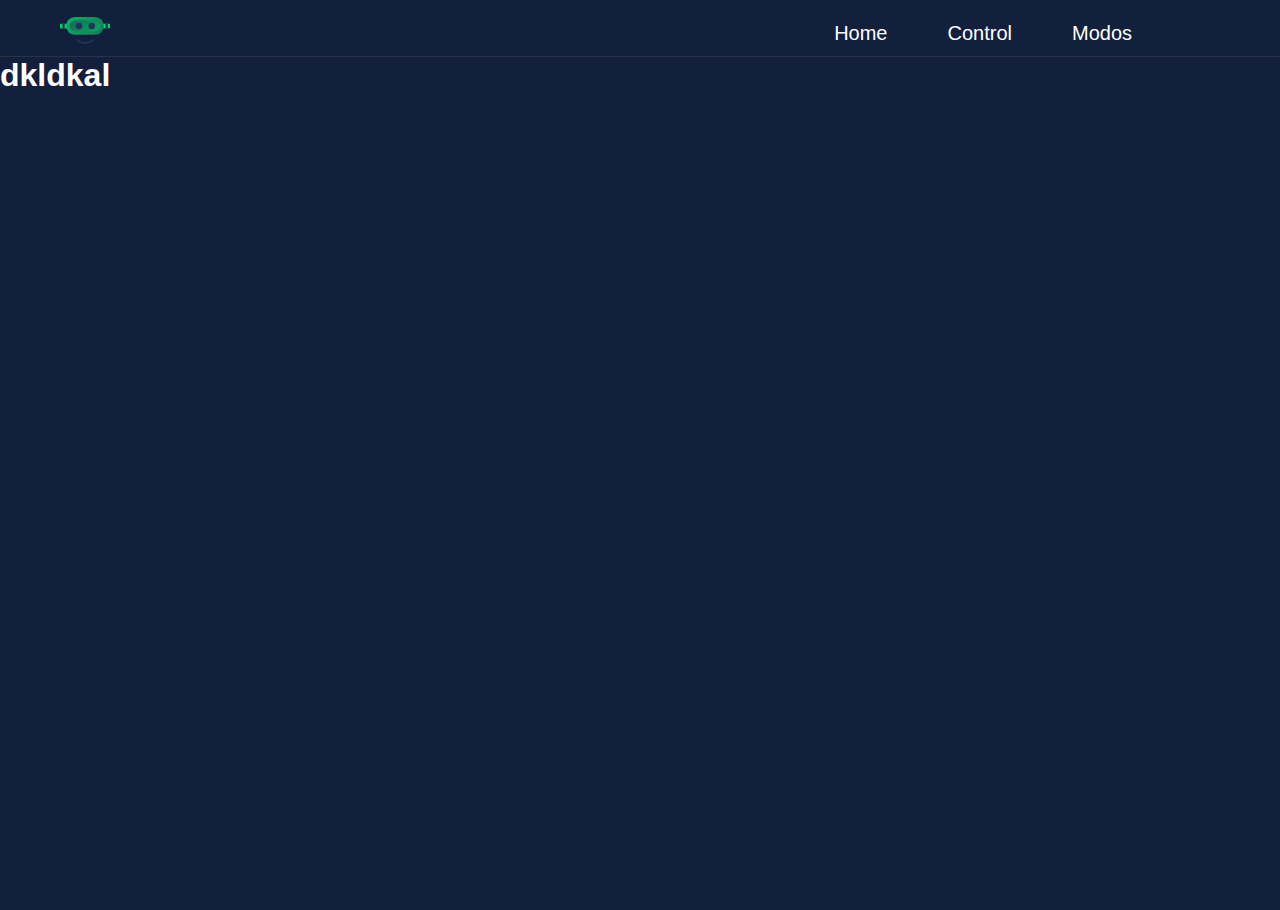
==== html/index.html @ d2cde2e9 "subiendo archivos" ====
<!DOCTYPE html>
<html lang="en">
<head>
    <meta charset="UTF-8">
    <meta http-equiv="X-UA-Compatible" content="IE=edge">
    <meta name="viewport" content="width=device-width, initial-scale=1.0">
    <title>The Room</title>
    <link rel="stylesheet" href="/styles/styles.css">
</head>
<body>
        <nav class="nav">
            <input type="checkbox" id= "nav-check" class="nav-check">
            <label for="nav-check" class="nav-toggle">
                <i class="nav-svg-menu">
                    <?xml version="1.0"?>
                    <svg xmlns="http://www.w3.org/2000/svg" xmlns:xlink="http://www.w3.org/1999/xlink" xmlns:svgjs="http://svgjs.com/svgjs" version="1.1" width="20" height="20" x="0" y="0" viewBox="0 0 464.205 464.205" style="enable-background:new 0 0 20 20" xml:space="preserve" class=""><g><g xmlns="http://www.w3.org/2000/svg"><g id="grip-solid-horizontal_1_"><path d="m435.192 406.18h-406.179c-16.024 0-29.013-12.99-29.013-29.013s12.989-29.013 29.013-29.013h406.18c16.023 0 29.013 12.99 29.013 29.013-.001 16.023-12.99 29.013-29.014 29.013z" fill="#00fffd" data-original="#000000" class=""/><path d="m435.192 261.115h-406.179c-16.024 0-29.013-12.989-29.013-29.012s12.989-29.013 29.013-29.013h406.18c16.023 0 29.013 12.989 29.013 29.013s-12.99 29.012-29.014 29.012z" fill="#00fffd" data-original="#000000" class=""/><path d="m435.192 116.051h-406.179c-16.024 0-29.013-12.989-29.013-29.013s12.989-29.013 29.013-29.013h406.18c16.023 0 29.013 12.989 29.013 29.013s-12.99 29.013-29.014 29.013z" fill="#00fffd" data-original="#000000" class=""/></g></g></g></svg>

                </i>

                <i class="nav-svg-close">
                    <?xml version="1.0"?>
                    <svg xmlns="http://www.w3.org/2000/svg" xmlns:xlink="http://www.w3.org/1999/xlink" xmlns:svgjs="http://svgjs.com/svgjs" version="1.1" width="20" height="20" x="0" y="0" viewBox="0 0 320.591 320.591" style="enable-background:new 0 0 20 20" xml:space="preserve" class=""><g><g xmlns="http://www.w3.org/2000/svg"><g id="close_1_"><path d="m30.391 318.583c-7.86.457-15.59-2.156-21.56-7.288-11.774-11.844-11.774-30.973 0-42.817l257.812-257.813c12.246-11.459 31.462-10.822 42.921 1.424 10.362 11.074 10.966 28.095 1.414 39.875l-259.331 259.331c-5.893 5.058-13.499 7.666-21.256 7.288z" fill="#2bd7e7" data-original="#000000" class=""/><path d="m287.9 318.583c-7.966-.034-15.601-3.196-21.257-8.806l-257.813-257.814c-10.908-12.738-9.425-31.908 3.313-42.817 11.369-9.736 28.136-9.736 39.504 0l259.331 257.813c12.243 11.462 12.876 30.679 1.414 42.922-.456.487-.927.958-1.414 1.414-6.35 5.522-14.707 8.161-23.078 7.288z" fill="#2bd7e7" data-original="#000000" class=""/></g></g></g></svg>

                </i>
            
            </label>
            
            <ul class="nav-menu">
                <li>
                    <i>
                        <svg width="50" height="41" viewBox="0 0 76 41" fill="none" xmlns="http://www.w3.org/2000/svg">
                            <rect x="61.3334" y="10.3333" width="14.6667" height="6.90698" rx="1.36434" fill="#00D664"/>
                            <rect y="10.3333" width="14.6667" height="7" rx="1.36434" fill="#00D664"/>
                            <rect x="7.0882" y="10.3333" width="7" height="3.29651" rx="0.651163" transform="rotate(90 7.0882 10.3333)" fill="#243455"/>
                            <rect x="72.6298" y="10.3333" width="7" height="3.29651" rx="0.651163" transform="rotate(90 72.6298 10.3333)" fill="#243455"/>
                            <rect x="9.33331" width="57.3333" height="27" rx="13.5" fill="url(#paint0_linear)"/>
                            <rect x="14.6666" y="5" width="46.6667" height="17" rx="8.5" fill="url(#paint1_linear)"/>
                            <path d="M49.6667 35C43.7943 40.7778 32.539 40.7778 26.6667 35" stroke="#243455" stroke-width="2.66667" stroke-linecap="round" stroke-linejoin="round"/>
                            <circle cx="48.3333" cy="13.6665" r="5" fill="#243455"/>
                            <circle cx="28.9032" cy="13.6665" r="5" fill="#243455"/>
                            <defs>
                            <linearGradient id="paint0_linear" x1="-5.33335" y1="-30.3333" x2="114.5" y2="71.5" gradientUnits="userSpaceOnUse">
                            <stop stop-color="#00D664"/>
                            <stop offset="1" stop-color="#243455"/>
                            </linearGradient>
                            <linearGradient id="paint1_linear" x1="84.1666" y1="43.6667" x2="13.4608" y2="-39.4483" gradientUnits="userSpaceOnUse">
                            <stop stop-color="#00D664"/>
                            <stop offset="1" stop-color="#243455"/>
                            </linearGradient>
                            </defs>
                            </svg>
                            
                    </i>
                </li>
                <li><a href="#">Home</a></li>
                <li><a href="#">Control</a></li>
                <li><a href="#">Modos</a></li>
            </ul>
        </nav>

        <h1>dkldkal</h1>
</body>
</html>
---- styles/styles.css ----
:root{
    --Primary:#121f3d;
    --white:#fff;
    --gray: #2a324b;
}

/* Resetea el margin y padding */
*{
    margin: 0px;
    border:0px;
    box-sizing: border-box;
}

body{
    font-family: sans-serif;
    font-weight: lighter;
    color:var(--white);
    background-color: var(--Primary);
    /* para que el body siempre tenga la altura de la pagina */
    height: 100vh;

}

.nav{
    border-bottom: 1px solid var(--gray);
}

.nav-toggle{
    position: absolute;
    cursor: pointer;
    margin: 0 20px;
    right: 0;
    top: 0;
}

.nav-toggle svg{
    width: 25px;
    margin-top: 15px;
}

.nav-svg-close{
    display: none;
}

.nav-check{
    display: none;
}
.nav-check:checked ~ ul.nav-menu li  {
    display: block;
}
.nav-check:checked ~ label.nav-toggle .nav-svg-close  {
    display: block;
}
.nav-check:checked ~ label.nav-toggle .nav-svg-menu  {
    display: none;
}


.nav-menu{
    display: flex;
    flex-direction: column;
    gap: 20px;
    align-items: center;
    margin-top:10px;
    font-size: 20px;
    width: 90%;
}

.nav-menu li>a{
text-decoration: none;
color: var(--white);
}
.nav-logo{
    margin-left: -20px;
}


.nav-menu li{
    display: none;
}

/* el primer hijo del menu dentro de la nav */
.nav-menu li:first-child{
    margin-right: auto; 
    display: block;

}

/*? TABLETS */
@media(min-width: 768px){
    
    .nav-toggle{
        display: none;
    }

    .nav-menu{
        flex-direction: row;
    }

    .nav-menu li{
        display: block;
        padding: 0 20px;
    }
}
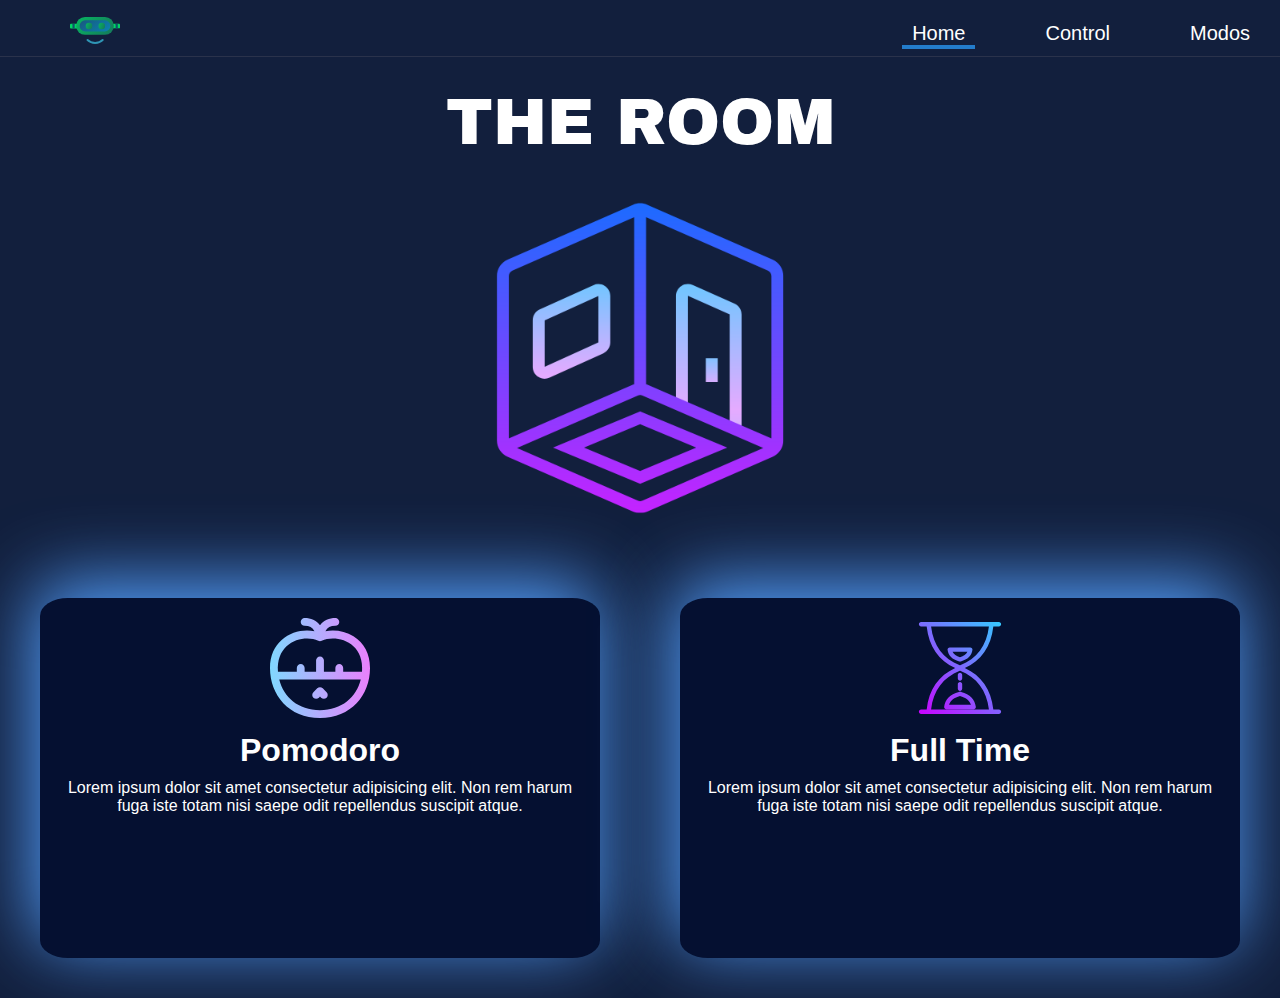
==== commit f4e343e5: "primera pantalla->home" ====
--- a/html/index.html
+++ b/html/index.html
@@ -6,6 +6,7 @@
     <meta name="viewport" content="width=device-width, initial-scale=1.0">
     <title>The Room</title>
     <link rel="stylesheet" href="/styles/styles.css">
+    <link href="https://fonts.googleapis.com/css?family=Archivo+Black&display=swap" rel="stylesheet">
 </head>
 <body>
         <nav class="nav">
@@ -24,40 +25,95 @@
                 </i>
             
             </label>
-            
+
+
+
+
+
             <ul class="nav-menu">
                 <li>
-                    <i>
-                        <svg width="50" height="41" viewBox="0 0 76 41" fill="none" xmlns="http://www.w3.org/2000/svg">
-                            <rect x="61.3334" y="10.3333" width="14.6667" height="6.90698" rx="1.36434" fill="#00D664"/>
-                            <rect y="10.3333" width="14.6667" height="7" rx="1.36434" fill="#00D664"/>
-                            <rect x="7.0882" y="10.3333" width="7" height="3.29651" rx="0.651163" transform="rotate(90 7.0882 10.3333)" fill="#243455"/>
-                            <rect x="72.6298" y="10.3333" width="7" height="3.29651" rx="0.651163" transform="rotate(90 72.6298 10.3333)" fill="#243455"/>
-                            <rect x="9.33331" width="57.3333" height="27" rx="13.5" fill="url(#paint0_linear)"/>
-                            <rect x="14.6666" y="5" width="46.6667" height="17" rx="8.5" fill="url(#paint1_linear)"/>
-                            <path d="M49.6667 35C43.7943 40.7778 32.539 40.7778 26.6667 35" stroke="#243455" stroke-width="2.66667" stroke-linecap="round" stroke-linejoin="round"/>
-                            <circle cx="48.3333" cy="13.6665" r="5" fill="#243455"/>
-                            <circle cx="28.9032" cy="13.6665" r="5" fill="#243455"/>
-                            <defs>
-                            <linearGradient id="paint0_linear" x1="-5.33335" y1="-30.3333" x2="114.5" y2="71.5" gradientUnits="userSpaceOnUse">
-                            <stop stop-color="#00D664"/>
-                            <stop offset="1" stop-color="#243455"/>
-                            </linearGradient>
-                            <linearGradient id="paint1_linear" x1="84.1666" y1="43.6667" x2="13.4608" y2="-39.4483" gradientUnits="userSpaceOnUse">
-                            <stop stop-color="#00D664"/>
-                            <stop offset="1" stop-color="#243455"/>
-                            </linearGradient>
-                            </defs>
-                            </svg>
-                            
-                    </i>
+                    <a href="./index.html">
+                    <svg width="50" height="41" viewBox="0 0 76 41" fill="none" xmlns="http://www.w3.org/2000/svg">
+                        <rect x="61.3334" y="10.3333" width="14.6667" height="6.90698" rx="1.36434" fill="#00D664"/>
+                        <rect y="10.3333" width="14.6667" height="7" rx="1.36434" fill="#00D664"/>
+                        <rect x="7.0882" y="10.3333" width="7" height="3.29651" rx="0.651163" transform="rotate(90 7.0882 10.3333)" fill="#0F5469"/>
+                        <rect x="72.6298" y="10.3333" width="7" height="3.29651" rx="0.651163" transform="rotate(90 72.6298 10.3333)" fill="#0F5469"/>
+                        <rect x="9.33331" width="57.3333" height="27" rx="13.5" fill="url(#paint0_linear_13_70)"/>
+                        <rect x="14.6666" y="5" width="46.6667" height="17" rx="8.5" fill="url(#paint1_linear_13_70)"/>
+                        <path d="M49.6667 35C43.7944 40.7778 32.539 40.7778 26.6667 35" stroke="#2F95B5" stroke-width="3" stroke-linecap="round" stroke-linejoin="round"/>
+                        <circle cx="48.3333" cy="13.6665" r="5" fill="url(#paint2_linear_13_70)"/>
+                        <circle cx="28.9032" cy="13.6665" r="5" fill="url(#paint3_linear_13_70)"/>
+                        <defs>
+                        <linearGradient id="paint0_linear_13_70" x1="-5.33335" y1="-30.3333" x2="114.5" y2="71.5" gradientUnits="userSpaceOnUse">
+                        <stop stop-color="#00D664"/>
+                        <stop offset="1" stop-color="#243455"/>
+                        </linearGradient>
+                        <linearGradient id="paint1_linear_13_70" x1="84.1666" y1="43.6667" x2="13.4608" y2="-39.4483" gradientUnits="userSpaceOnUse">
+                        <stop stop-color="#00A3D6"/>
+                        <stop offset="1" stop-color="#243455"/>
+                        </linearGradient>
+                        <linearGradient id="paint2_linear_13_70" x1="40.7752" y1="-2.56806" x2="71.8011" y2="9.84827" gradientUnits="userSpaceOnUse">
+                        <stop stop-color="#00D664"/>
+                        <stop offset="1" stop-color="#243455"/>
+                        </linearGradient>
+                        <linearGradient id="paint3_linear_13_70" x1="21.3451" y1="-2.56806" x2="52.371" y2="9.84827" gradientUnits="userSpaceOnUse">
+                        <stop stop-color="#00D664"/>
+                        <stop offset="1" stop-color="#243455"/>
+                        </linearGradient>
+                        </defs>
+                        </svg>
+                    </a>   
                 </li>
-                <li><a href="#">Home</a></li>
-                <li><a href="#">Control</a></li>
-                <li><a href="#">Modos</a></li>
+                <li class="lista">
+                    <a class="lista-content home " href="./index.html">Home</a>
+                </li>
+
+                <li class="lista">
+                    <a class="lista-content" href="#">Control</a>
+                </li>
+
+                <li class=" lista">
+                    <a class="lista-content" href="#">Modos</a>
+                </li>
             </ul>
         </nav>
 
-        <h1>dkldkal</h1>
+
+
+        <main>
+
+            <!-- <input type="checkbox"> -->
+
+            <section class="theRoom-main">
+
+                <p class="theRoom-logo">The Room</p>
+                
+                <img class="theRoom-img" src="/icons/theRoom.png" alt="">
+            </section>
+                
+    
+            <div class="theRoom-card">
+                
+                <section class="theRoom-section">
+                    <i>
+                        <svg id="Capa_1" enable-background="new 0 0 512 512" height="100" viewBox="0 0 512 512" width="100" xmlns="http://www.w3.org/2000/svg" xmlns:xlink="http://www.w3.org/1999/xlink"><linearGradient id="SVGID_1_" gradientUnits="userSpaceOnUse" x1="0" x2="512" y1="256" y2="256"><stop offset="0" stop-color="#80d8ff"/><stop offset="1" stop-color="#ea80fc"/></linearGradient><g><path d="m427.252 93.939c-42.503-26.268-97.046-35.291-143.541-25.641.004-.007.007-.014.01-.021 9.515-19.027 26.179-28.277 50.946-28.277 11.046 0 20-8.954 20-20s-8.954-20-20-20c-31.583 0-59.971 11.109-78.667 37.029-18.695-25.918-47.082-37.029-78.667-37.029-11.046 0-20 8.954-20 20s8.954 20 20 20c24.333 0 40.828 8.919 50.428 27.267.18.343.351.687.523 1.031-101.632-21.092-228.284 42.22-228.284 187.66 0 138.904 96.599 256.042 256 256.042 159.009 0 256-116.731 256-256.042 0-70.703-30.098-128.243-84.748-162.019zm-180.196 22.616c5.618 2.809 12.287 2.8 17.889 0 68.531-34.269 218.655-.395 206.296 158.778h-96.574v-19.333c0-11.046-8.954-20-20-20s-20 8.954-20 20v19.333h-58.667v-58.667c0-11.046-8.954-20-20-20s-20 8.954-20 20v58.667h-58.667v-19.333c0-11.046-8.954-20-20-20s-20 8.954-20 20v19.333h-96.573c-12.239-157.621 136.459-193.695 206.296-158.778zm8.944 355.445c-111.908 0-185.684-65.315-208.727-156.667h417.453c-22.998 91.175-96.611 156.667-208.726 156.667zm33.809-92.476c7.811 7.811 7.811 20.474 0 28.284-7.811 7.811-20.474 7.81-28.284 0l-5.525-5.524-5.524 5.524c-7.811 7.811-20.474 7.811-28.284 0s-7.811-20.474 0-28.284l19.667-19.667c7.811-7.811 20.474-7.811 28.284 0z" fill="url(#SVGID_1_)"/></g></svg>
+                    </i>
+                    <h1 class="theRoom-section-title">pomodoro</h1>
+                    <p class="theRoom-section-parrafo">Lorem ipsum dolor sit amet consectetur adipisicing elit. Non rem harum fuga iste totam nisi saepe odit repellendus suscipit atque.</p>
+                </section>
+                
+                
+                <section class="theRoom-section">
+                    <i>
+                        <svg clip-rule="evenodd" fill-rule="evenodd" height="100" stroke-linejoin="round" stroke-miterlimit="2" viewBox="0 0 32 32" width="100" xmlns="http://www.w3.org/2000/svg" xmlns:xlink="http://www.w3.org/1999/xlink"><linearGradient id="_Linear1" gradientTransform="matrix(28 -28.028 28.028 28 194 126.014)" gradientUnits="userSpaceOnUse" x1="0" x2="1" y1="0" y2="0"><stop offset="0" stop-color="#cb01ff"/><stop offset="1" stop-color="#34cbff"/></linearGradient><g transform="translate(-192 -96)"><path d="m197.337 98.699c.713 6.503 3.854 10.849 9.125 13.301-5.271 2.452-8.412 6.798-9.125 13.301h-1.792c-.386 0-.699.313-.699.699s.313.699.699.699h24.91c.386 0 .699-.313.699-.699s-.313-.699-.699-.699h-1.792c-.713-6.503-3.854-10.849-9.125-13.301 5.271-2.452 8.412-6.798 9.125-13.301h1.792c.386 0 .699-.313.699-.699s-.313-.699-.699-.699h-24.91c-.386 0-.699.313-.699.699s.313.699.699.699zm19.919 26.602h-18.512c.729-6.216 3.886-10.272 9.194-12.418l.002-.001h.12c5.31 2.146 8.467 6.203 9.196 12.419zm-9.287-5.703c.019-.001.038 0 .056 0 .031 0 .057.001.085.004.041.004.16.021.16.021.024.007.049.014.072.02.012.003.023.007.035.01 2.816.802 4.405 2.38 4.689 4.743.024.199-.038.398-.171.548-.133.149-.323.235-.523.235h-8.744c-.2 0-.39-.086-.523-.235-.133-.15-.195-.349-.171-.548.285-2.368 1.879-3.946 4.703-4.747s.005-.001.014-.004c.026-.007.054-.018.079-.022.006-.001.027-.004.051-.008.046-.007.118-.012.188-.017zm.03 1.402c1.832.523 3.045 1.415 3.505 2.781h-7.008c.46-1.366 1.672-2.258 3.503-2.781zm.7-2.325v-1.479c0-.386-.313-.699-.699-.699s-.699.313-.699.699v1.479c0 .386.313.699.699.699s.699-.313.699-.699zm0-3.287v-1.135c0-.386-.313-.699-.699-.699s-.699.313-.699.699v1.135c0 .386.313.699.699.699s.699-.313.699-.699zm8.557-16.689c-.729 6.217-3.886 10.273-9.197 12.419h-.118c-5.311-2.146-8.468-6.202-9.197-12.419zm-9.367 11.252h.222c.047-.004.093-.011.138-.024 2.251-.619 3.51-1.868 3.735-3.737.024-.199-.039-.398-.171-.548-.133-.149-.323-.235-.523-.235h-6.58c-.2 0-.39.086-.523.235-.132.15-.195.349-.171.548.225 1.869 1.484 3.118 3.735 3.737.045.013.091.02.138.024zm.111-1.407c-1.181-.345-2.003-.902-2.382-1.739h4.763c-.378.837-1.2 1.394-2.381 1.739z" fill="url(#_Linear1)"/></g></svg>
+                    </i>
+                    <h1 class="theRoom-section-title">Full time</h1>
+                    <p class="theRoom-section-parrafo">Lorem ipsum dolor sit amet consectetur adipisicing elit. Non rem harum fuga iste totam nisi saepe odit repellendus suscipit atque.</p>
+                </section>
+            </div>
+
+            </main>
 </body>
-</html>+</html>
+
+
--- a/styles/styles.css
+++ b/styles/styles.css
@@ -2,6 +2,11 @@
     --Primary:#121f3d;
     --white:#fff;
     --gray: #2a324b;
+    /* --neon: #0a2929; */
+    --shadow-color:#0c3768;
+    --shadow-color-light:  #007399;
+    --Cyan: hsl(178, 100%, 50%);
+
 }
 
 /* Resetea el margin y padding */
@@ -18,7 +23,12 @@
     background-color: var(--Primary);
     /* para que el body siempre tenga la altura de la pagina */
     height: 100vh;
-
+    width: 100vw;
+
+}
+
+h1{
+    text-transform: capitalize ;
 }
 
 .nav{
@@ -48,6 +58,7 @@
 .nav-check:checked ~ ul.nav-menu li  {
     display: block;
 }
+
 .nav-check:checked ~ label.nav-toggle .nav-svg-close  {
     display: block;
 }
@@ -69,26 +80,182 @@
 .nav-menu li>a{
 text-decoration: none;
 color: var(--white);
-}
+padding: 0 10px;
+}
+
+.nav-menu li>a .home{
+    color: var(--Cyan);
+}
+
+.lista{
+    display: flex;
+	flex-direction: column;
+	align-items: center;
+}
+
+.lista:hover {
+	cursor: pointer;
+}
+
+.lista-content{
+	position: relative;
+
+}
+
+
+.lista .home::after{
+    position: absolute;
+	content: "";
+	width: 100%;
+	height: 4px;
+	background-color: rgba(41, 157, 252, 0.747);
+	left: 50%;
+	bottom: -5px;
+    left: 0;
+}
+
+
+
+.lista-content::after  {
+	position: absolute;
+	content: "";
+	width: 0%;
+	height: 4px;
+	background-color: rgba(41, 157, 252, 0.747);
+	left: 50%;
+	bottom: -5px;
+	transition: all 0.4s ease-in-out;
+}
+
+
+.lista:hover .lista-content::after {
+	width: 100%;
+	left: 0;
+}
+
+
+.lista:hover .lista-content{
+    color: rgba(41, 157, 252, 0.747);
+}
+
+
+.home{
+    /* box-shadow: 0px 2px 2px var(--Cyan); */
+}
+
+
+.nav-menu li{
+    display: none;
+}
+
+/* el primer hijo del menu dentro de la nav */
+.nav-menu li:first-child{
+    margin-right: auto;
+    display: block;
+}
+
+
+
+
 .nav-logo{
     margin-left: -20px;
 }
 
 
-.nav-menu li{
-    display: none;
-}
-
-/* el primer hijo del menu dentro de la nav */
-.nav-menu li:first-child{
-    margin-right: auto; 
+
+.theRoom-logo {
+
+    margin: 30px 15px 0px;
+    /* margin */
+    font-size: 50px;
+
+    /* font-size: 65px; */
+    text-transform: uppercase;
+    font-family: "Archivo Black", "Archivo", sans-serif;
+    font-weight: normal;
     display: block;
-
-}
+    height: auto;
+    text-align: center;
+
+    color:#ffffff ;
+    animation: neon 3s infinite;
+}
+
+@keyframes neon {
+0% {
+  text-shadow: -1px -1px 1px var(--shadow-color-light), -1px 1px 1px var(--shadow-color-light), 1px -1px 1px var(--shadow-color-light), 1px 1px 1px var(--shadow-color-light),
+  0 0 3px var(--shadow-color-light), 0 0 10px var(--shadow-color-light), 0 0 20px var(--shadow-color-light),
+  0 0 30px var(--shadow-color), 0 0 40px var(--shadow-color), 0 0 50px var(--shadow-color), 0 0 70px var(--shadow-color), 0 0 100px var(--shadow-color), 0 0 200px var(--shadow-color);
+}
+50% {
+  text-shadow: -1px -1px 1px var(--shadow-color-light), -1px 1px 1px var(--shadow-color-light), 1px -1px 1px var(--shadow-color-light), 1px 1px 1px var(--shadow-color-light),
+  0 0 5px var(--shadow-color-light), 0 0 15px var(--shadow-color-light), 0 0 25px var(--shadow-color-light),
+  0 0 40px var(--shadow-color), 0 0 50px var(--shadow-color), 0 0 60px var(--shadow-color), 0 0 80px var(--shadow-color), 0 0 110px var(--shadow-color), 0 0 210px var(--shadow-color);
+}
+100% {
+  text-shadow: -1px -1px 1px var(--shadow-color-light), -1px 1px 1px var(--shadow-color-light), 1px -1px 1px var(--shadow-color-light), 1px 1px 1px var(--shadow-color-light),
+  0 0 3px var(--shadow-color-light), 0 0 10px var(--shadow-color-light), 0 0 20px var(--shadow-color-light),
+  0 0 30px var(--shadow-color), 0 0 40px var(--shadow-color), 0 0 50px var(--shadow-color), 0 0 70px var(--shadow-color), 0 0 100px var(--shadow-color), 0 0 200px var(--shadow-color);
+}
+}
+
+
+@keyframes neon {
+    0% {
+      text-shadow: -1px -1px 1px var(--shadow-color-light), -1px 1px 1px var(--shadow-color-light), 1px -1px 1px var(--shadow-color-light), 1px 1px 1px var(--shadow-color-light),
+      0 0 3px var(--shadow-color-light), 0 0 10px var(--shadow-color-light), 0 0 20px var(--shadow-color-light),
+      0 0 30px var(--shadow-color), 0 0 40px var(--shadow-color), 0 0 50px var(--shadow-color), 0 0 70px var(--shadow-color), 0 0 100px var(--shadow-color), 0 0 200px var(--shadow-color);
+    }
+    50% {
+      text-shadow: -1px -1px 1px var(--shadow-color-light), -1px 1px 1px var(--shadow-color-light), 1px -1px 1px var(--shadow-color-light), 1px 1px 1px var(--shadow-color-light),
+      0 0 5px var(--shadow-color-light), 0 0 15px var(--shadow-color-light), 0 0 25px var(--shadow-color-light),
+      0 0 40px var(--shadow-color), 0 0 50px var(--shadow-color), 0 0 60px var(--shadow-color), 0 0 80px var(--shadow-color), 0 0 110px var(--shadow-color), 0 0 210px var(--shadow-color);
+    }
+    100% {
+      text-shadow: -1px -1px 1px var(--shadow-color-light), -1px 1px 1px var(--shadow-color-light), 1px -1px 1px var(--shadow-color-light), 1px 1px 1px var(--shadow-color-light),
+      0 0 3px var(--shadow-color-light), 0 0 10px var(--shadow-color-light), 0 0 20px var(--shadow-color-light),
+      0 0 30px var(--shadow-color), 0 0 40px var(--shadow-color), 0 0 50px var(--shadow-color), 0 0 70px var(--shadow-color), 0 0 100px var(--shadow-color), 0 0 200px var(--shadow-color);
+    }
+}
+
+.theRoom-img{
+    width: 50vw;
+    margin: 0px 25vw;
+    overflow: hidden;
+    /* width: 50vw; */
+    /* margin: 30px 15px 0px; */
+
+}
+
+.theRoom-section{
+    display: flex;
+    flex-direction: column;
+    /* justify-content: center; */
+    align-items: center;
+    /* width: 40vw; */
+    margin: 20vw;
+    padding: 20px;
+    border-radius: 5%;
+    background-color:#051031;
+
+    -webkit-box-shadow: -4px -14px 75px 1px rgba(84,161,255,1);
+-moz-box-shadow: -4px -14px 75px 1px rgba(84,161,255,1);
+box-shadow: -4px -14px 75px 1px rgba(84,161,255,1);
+
+}
+
+.theRoom-section-title{
+    padding: 10px 0;
+}
+
+.theRoom-section-parrafo{
+    text-align: center;
+}
+
 
 /*? TABLETS */
 @media(min-width: 768px){
-    
+
     .nav-toggle{
         display: none;
     }
@@ -101,5 +268,53 @@
         display: block;
         padding: 0 20px;
     }
-}
-
+
+    .nav-menu{
+        width: 100%;
+    }
+
+    .theRoom-logo{
+        font-size: 65px;
+    }
+
+    .theRoom-card{
+        display: flex;
+    }
+
+    .theRoom-section{
+        display: flex;
+        flex-direction: column;
+        align-items: center;
+        margin: 40px;
+        padding: 20px;
+        background-color:#051031;
+        height: 30vh;
+
+        /* border: 1px solid var(--Cyan); */
+    }
+}
+
+@media(min-width: 1200px){
+
+    .theRoom-main{
+        display: flex;
+        flex-direction: column;
+        justify-content: center;
+        align-items: center;
+    }
+
+    .theRoom-img{
+
+        width: 400px
+
+    }
+
+    .theRoom-section{
+        display: flex;
+        flex-direction: column;
+        align-items: center;
+        margin: 40px;
+        padding: 20px;
+        background-color:#051031;
+        height: 40vh;
+}
